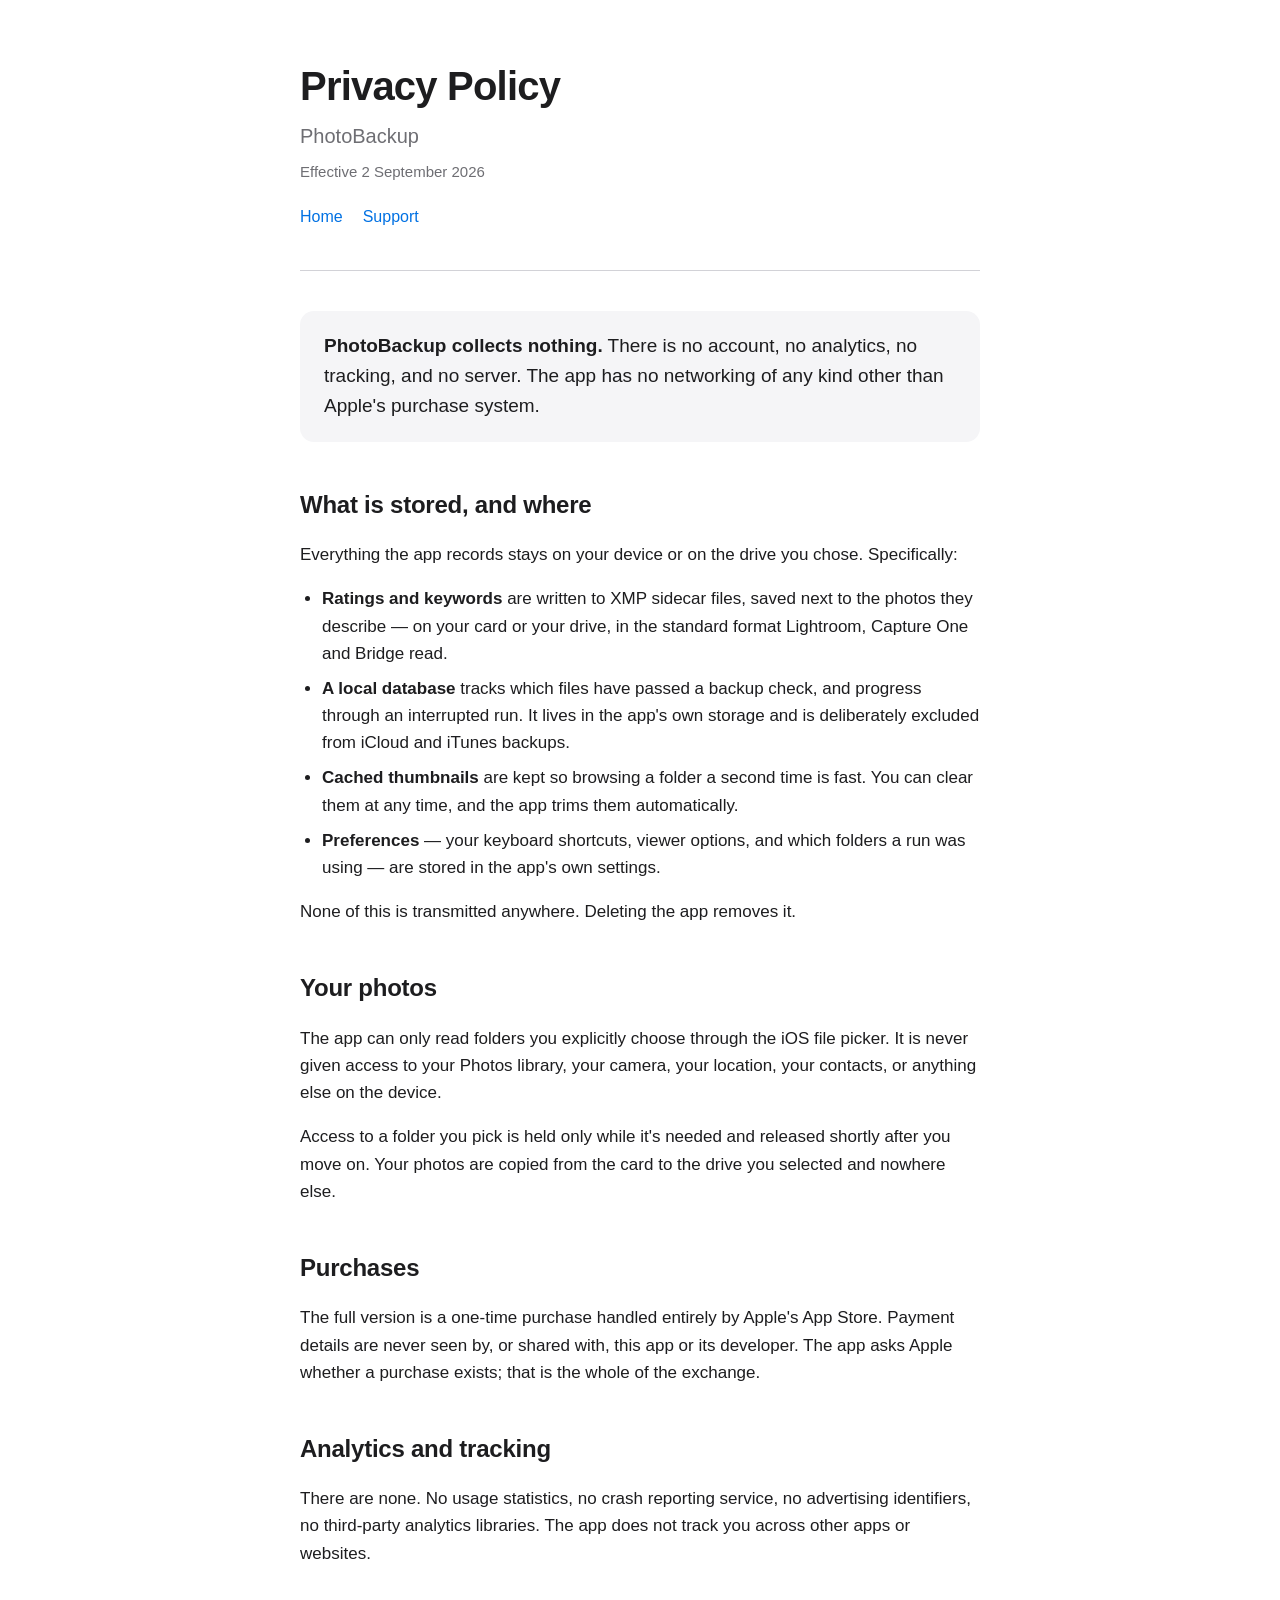
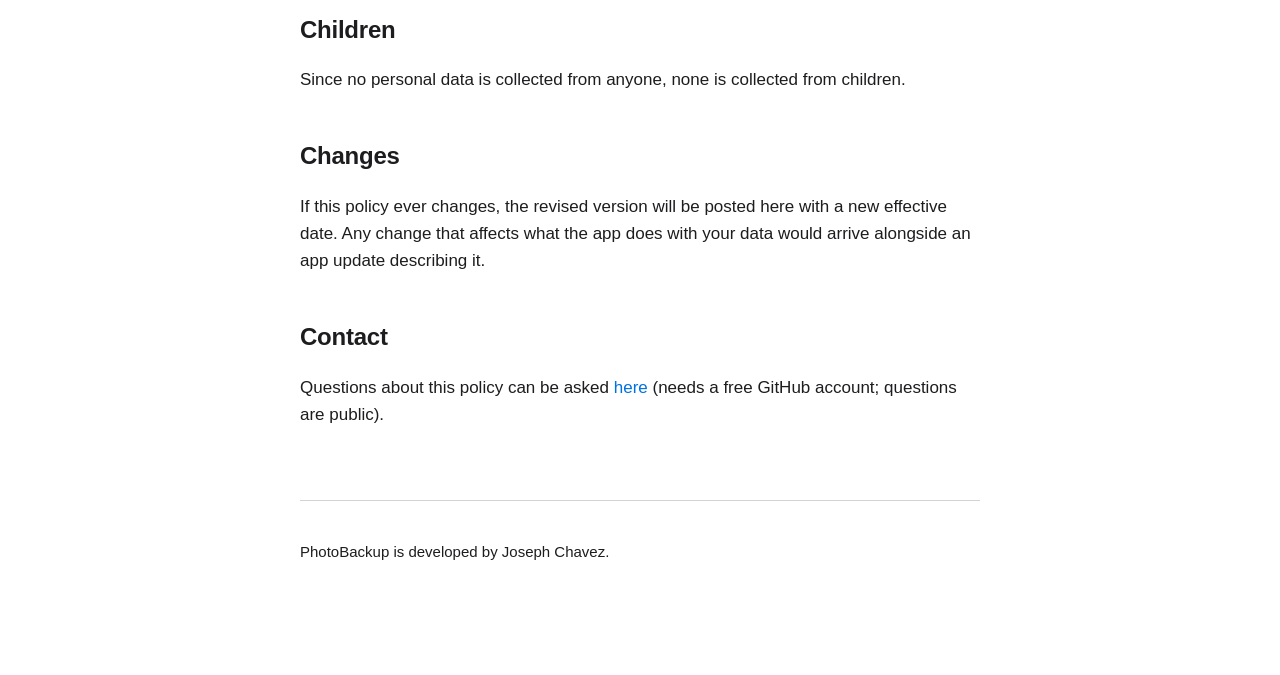
==== privacy.html @ acd2e941 "Privacy policy and support pages Co-Authored-By: Claude Opus 5 (1M context) <noreply@anthropic.com>" ====
<!doctype html>
<html lang="en">
<head>
<meta charset="utf-8">
<meta name="viewport" content="width=device-width, initial-scale=1">
<title>Privacy Policy — PhotoBackup</title>
<meta name="description" content="PhotoBackup collects no data. Nothing leaves your device.">
<link rel="stylesheet" href="style.css">
</head>
<body>
<div class="wrap">

<header>
    <h1>Privacy Policy</h1>
    <p class="tagline">PhotoBackup</p>
    <p class="meta">Effective 2 September 2026</p>
    <nav>
        <a href="index.html">Home</a>
        <a href="support.html">Support</a>
    </nav>
</header>

<div class="card">
    <p class="lead"><strong>PhotoBackup collects nothing.</strong> There is no account, no analytics, no tracking, and no server. The app has no networking of any kind other than Apple's purchase system.</p>
</div>

<h2>What is stored, and where</h2>
<p>Everything the app records stays on your device or on the drive you chose. Specifically:</p>
<ul>
    <li><strong>Ratings and keywords</strong> are written to XMP sidecar files, saved next to the photos they describe — on your card or your drive, in the standard format Lightroom, Capture One and Bridge read.</li>
    <li><strong>A local database</strong> tracks which files have passed a backup check, and progress through an interrupted run. It lives in the app's own storage and is deliberately excluded from iCloud and iTunes backups.</li>
    <li><strong>Cached thumbnails</strong> are kept so browsing a folder a second time is fast. You can clear them at any time, and the app trims them automatically.</li>
    <li><strong>Preferences</strong> — your keyboard shortcuts, viewer options, and which folders a run was using — are stored in the app's own settings.</li>
</ul>
<p>None of this is transmitted anywhere. Deleting the app removes it.</p>

<h2>Your photos</h2>
<p>The app can only read folders you explicitly choose through the iOS file picker. It is never given access to your Photos library, your camera, your location, your contacts, or anything else on the device.</p>
<p>Access to a folder you pick is held only while it's needed and released shortly after you move on. Your photos are copied from the card to the drive you selected and nowhere else.</p>

<h2>Purchases</h2>
<p>The full version is a one-time purchase handled entirely by Apple's App Store. Payment details are never seen by, or shared with, this app or its developer. The app asks Apple whether a purchase exists; that is the whole of the exchange.</p>

<h2>Analytics and tracking</h2>
<p>There are none. No usage statistics, no crash reporting service, no advertising identifiers, no third-party analytics libraries. The app does not track you across other apps or websites.</p>

<h2>Children</h2>
<p>Since no personal data is collected from anyone, none is collected from children.</p>

<h2>Changes</h2>
<p>If this policy ever changes, the revised version will be posted here with a new effective date. Any change that affects what the app does with your data would arrive alongside an app update describing it.</p>

<h2>Contact</h2>
<p>Questions about this policy can be asked <a href="https://github.com/JChaCreates/iosphotobackup/issues/new">here</a> (needs a free GitHub account; questions are public).</p>

<footer>
    <p>PhotoBackup is developed by Joseph Chavez.</p>
</footer>

</div>
</body>
</html>
---- style.css ----
:root {
    --bg: #ffffff;
    --surface: #f5f5f7;
    --text: #1d1d1f;
    --muted: #6e6e73;
    --accent: #0071e3;
    --line: #d2d2d7;
}

@media (prefers-color-scheme: dark) {
    :root {
        --bg: #000000;
        --surface: #1c1c1e;
        --text: #f5f5f7;
        --muted: #98989d;
        --accent: #2997ff;
        --line: #38383a;
    }
}

* { box-sizing: border-box; }

body {
    margin: 0;
    padding: 0 24px 96px;
    background: var(--bg);
    color: var(--text);
    font: 17px/1.6 -apple-system, BlinkMacSystemFont, "Segoe UI", Roboto,
          Helvetica, Arial, sans-serif;
    -webkit-font-smoothing: antialiased;
}

.wrap { max-width: 680px; margin: 0 auto; }

header {
    padding: 64px 0 40px;
    border-bottom: 1px solid var(--line);
    margin-bottom: 40px;
}

h1 { font-size: 40px; line-height: 1.1; letter-spacing: -0.02em; margin: 0 0 12px; }
h2 { font-size: 24px; letter-spacing: -0.01em; margin: 44px 0 12px; }
h3 { font-size: 19px; margin: 32px 0 8px; }

.tagline { color: var(--muted); font-size: 20px; margin: 0; }
.meta { color: var(--muted); font-size: 15px; margin: 8px 0 0; }

p, li { color: var(--text); }
ul { padding-left: 22px; }
li { margin-bottom: 8px; }

a { color: var(--accent); text-decoration: none; }
a:hover { text-decoration: underline; }

nav { margin-top: 20px; display: flex; gap: 20px; flex-wrap: wrap; }
nav a { font-size: 16px; }

.card {
    background: var(--surface);
    border-radius: 14px;
    padding: 20px 24px;
    margin: 24px 0;
}

.card p:first-child { margin-top: 0; }
.card p:last-child { margin-bottom: 0; }

.lead { font-size: 19px; }

footer {
    margin-top: 72px;
    padding-top: 24px;
    border-top: 1px solid var(--line);
    color: var(--muted);
    font-size: 15px;
}

code {
    background: var(--surface);
    padding: 2px 6px;
    border-radius: 5px;
    font-size: 15px;
}
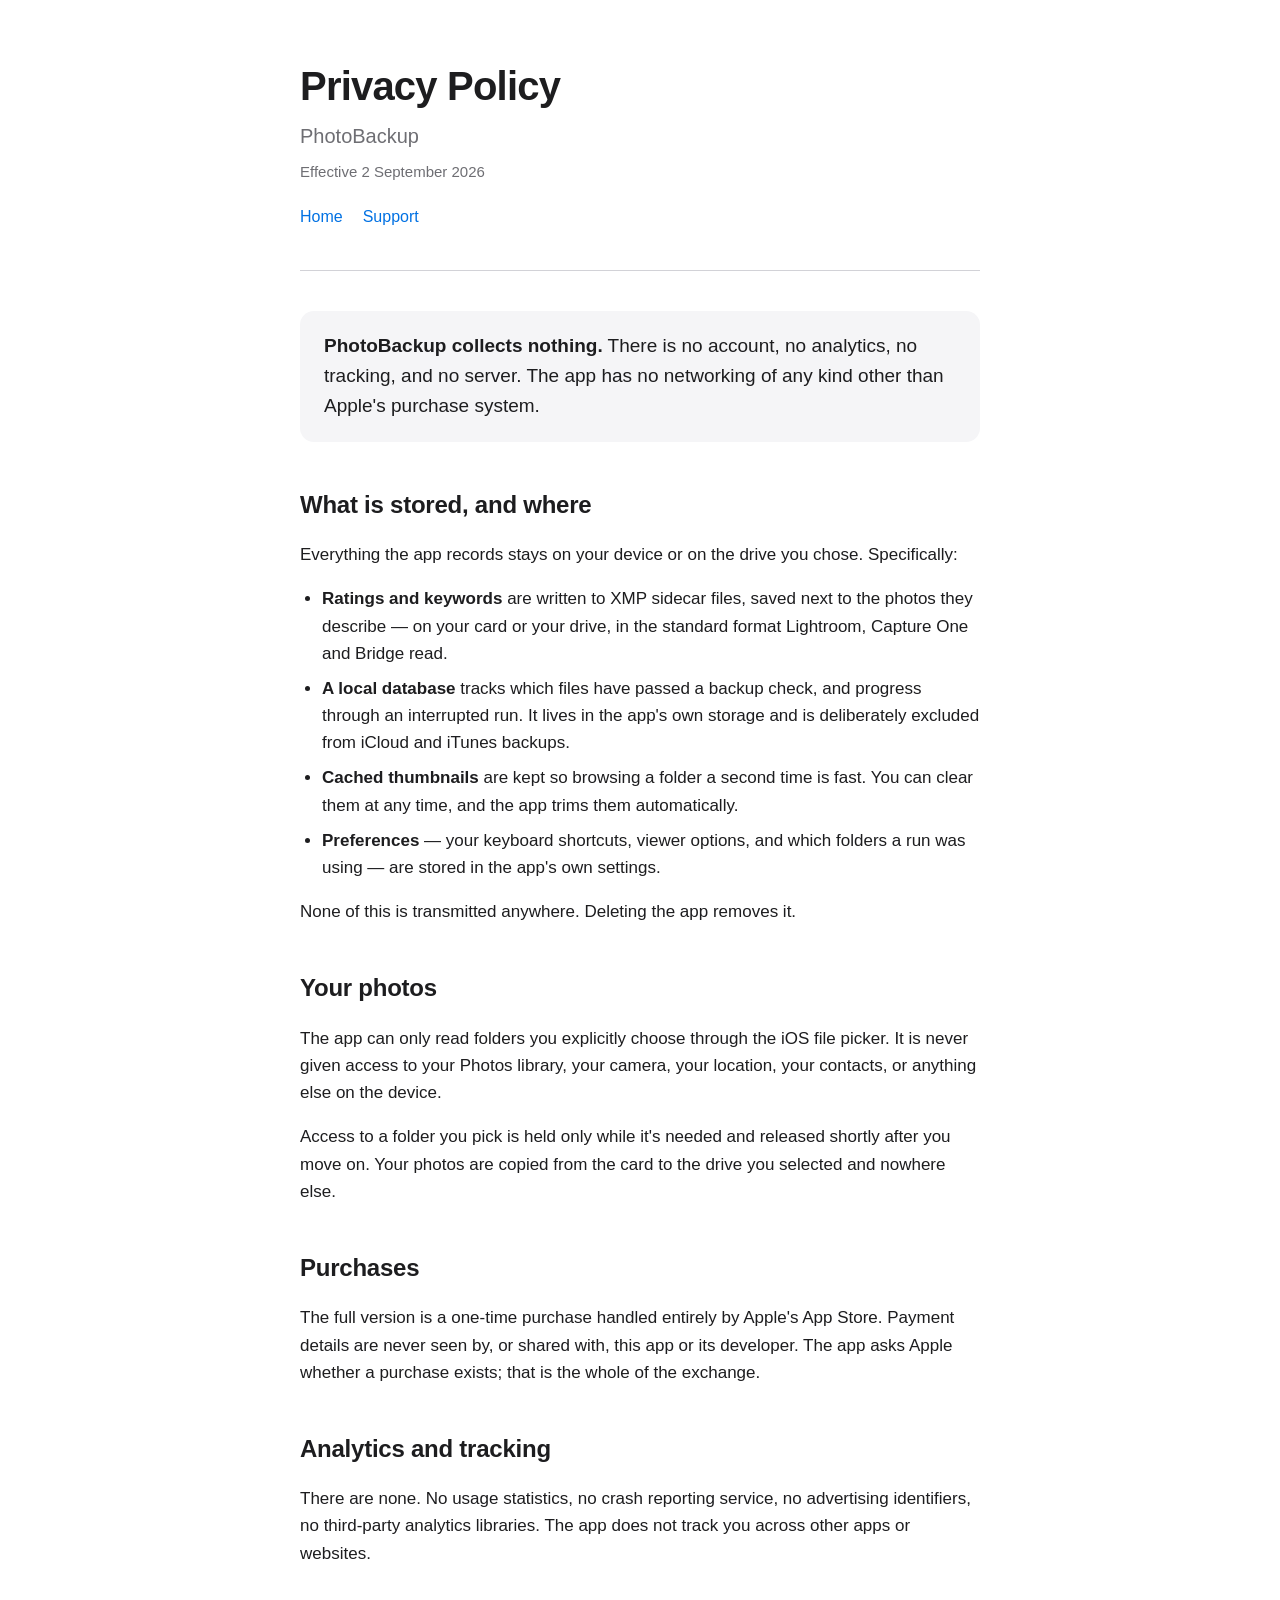
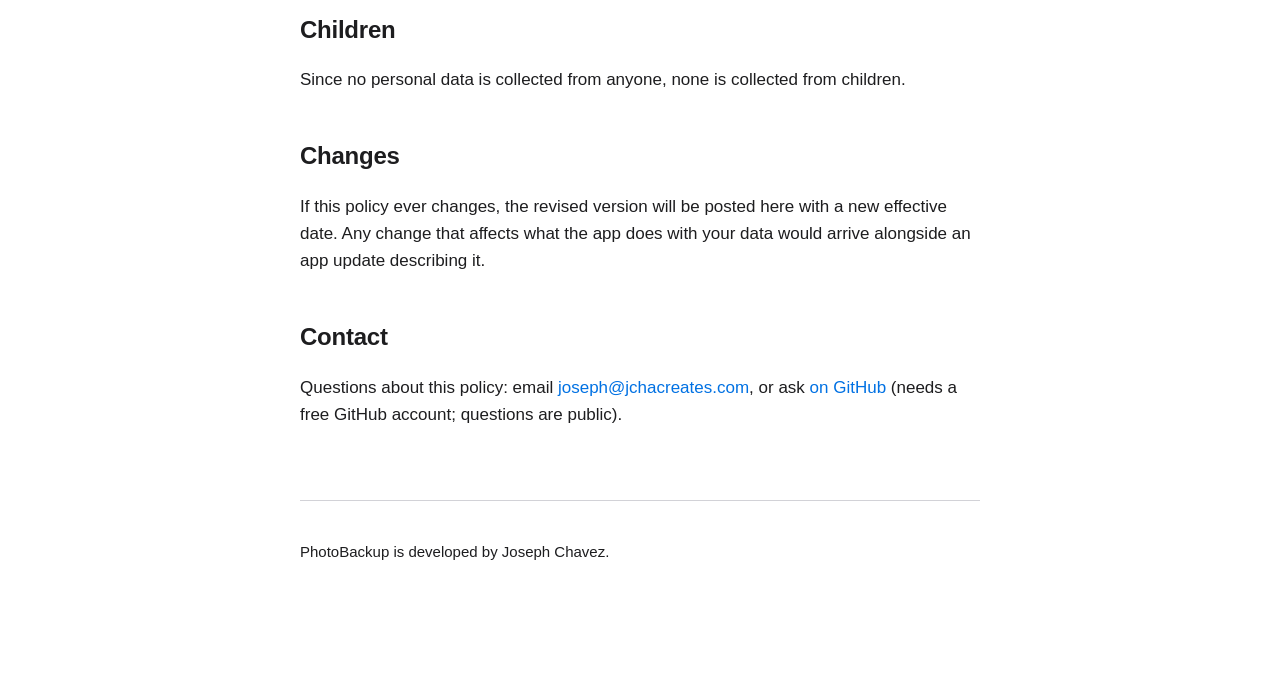
==== commit 46b2e961: "Add support email to the support and privacy pages" ====
--- a/privacy.html
+++ b/privacy.html
@@ -51,7 +51,7 @@
 <p>If this policy ever changes, the revised version will be posted here with a new effective date. Any change that affects what the app does with your data would arrive alongside an app update describing it.</p>
 
 <h2>Contact</h2>
-<p>Questions about this policy can be asked <a href="https://github.com/JChaCreates/iosphotobackup/issues/new">here</a> (needs a free GitHub account; questions are public).</p>
+<p>Questions about this policy: email <a href="mailto:joseph@jchacreates.com">joseph@jchacreates.com</a>, or ask <a href="https://github.com/JChaCreates/iosphotobackup/issues/new">on GitHub</a> (needs a free GitHub account; questions are public).</p>
 
 <footer>
     <p>PhotoBackup is developed by Joseph Chavez.</p>
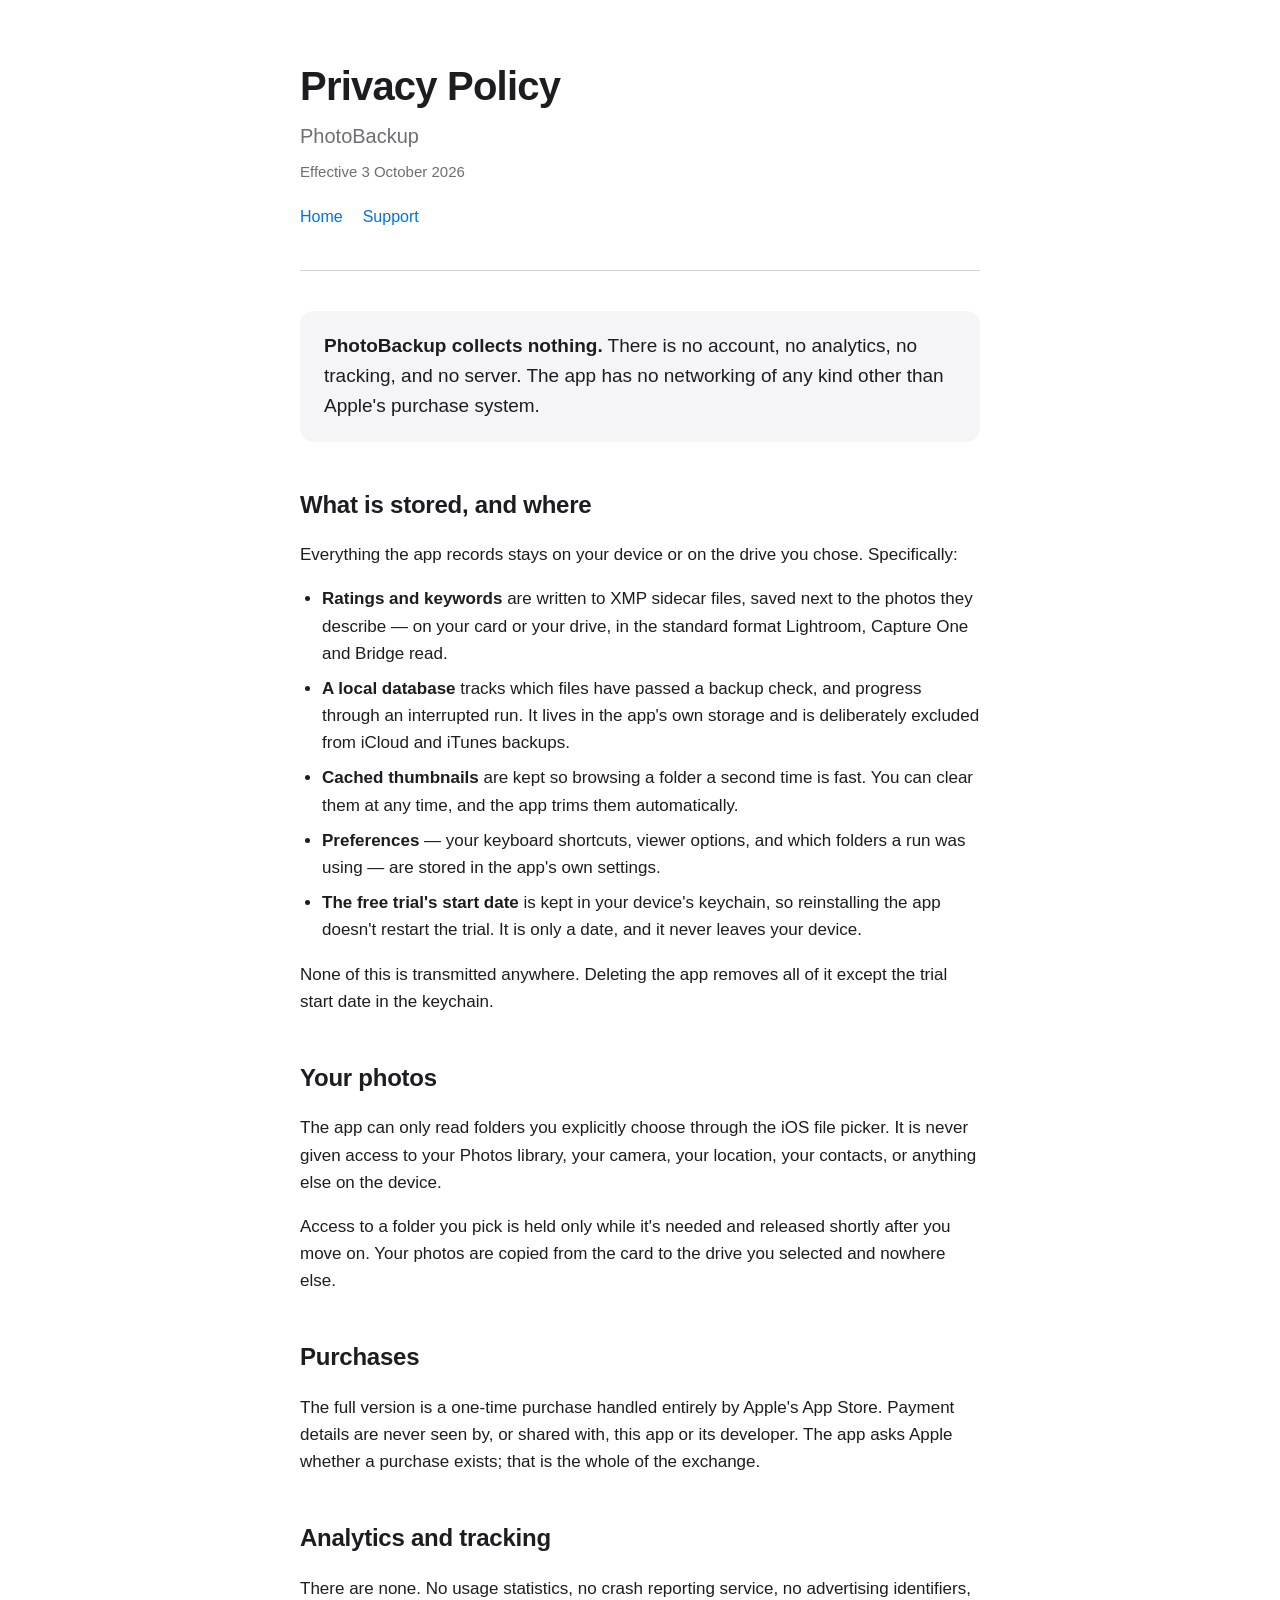
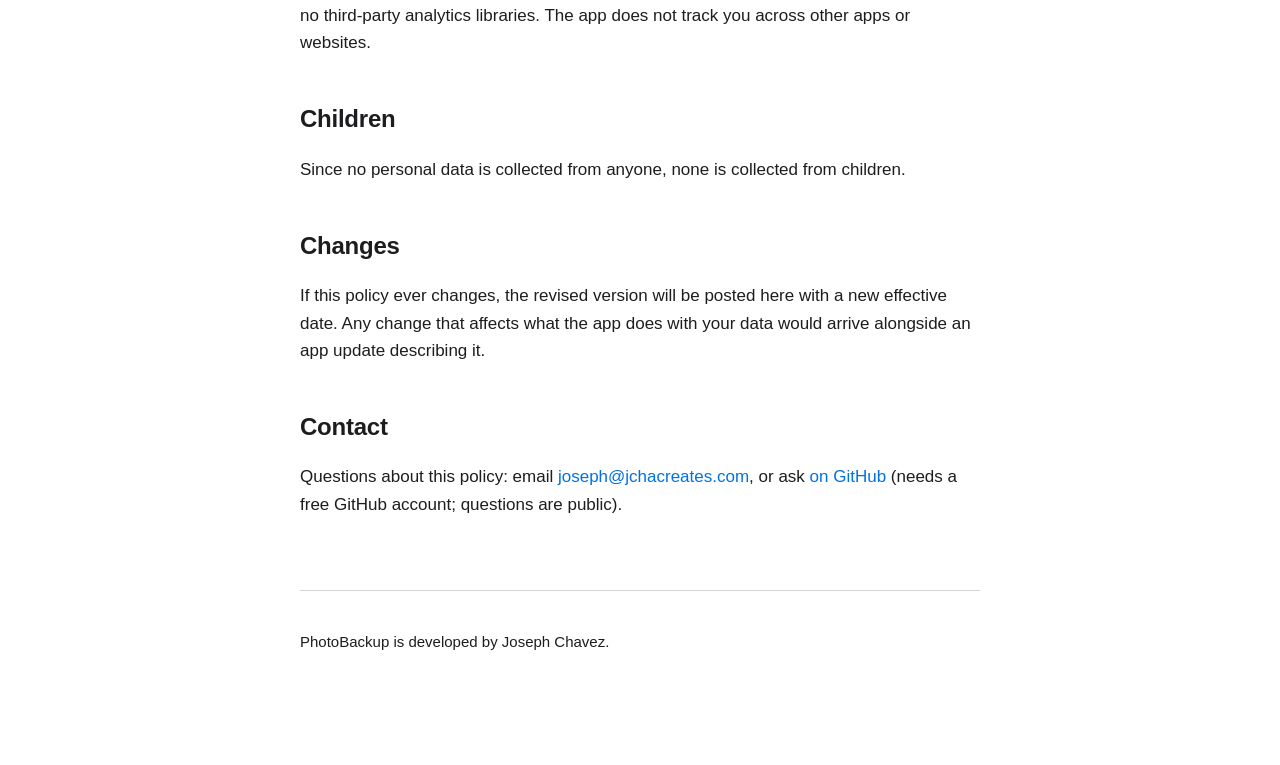
==== commit 898fb3ee: "Disclose the keychain trial date in the privacy policy" ====
--- a/privacy.html
+++ b/privacy.html
@@ -13,7 +13,7 @@
 <header>
     <h1>Privacy Policy</h1>
     <p class="tagline">PhotoBackup</p>
-    <p class="meta">Effective 2 September 2026</p>
+    <p class="meta">Effective 3 October 2026</p>
     <nav>
         <a href="index.html">Home</a>
         <a href="support.html">Support</a>
@@ -31,8 +31,9 @@
     <li><strong>A local database</strong> tracks which files have passed a backup check, and progress through an interrupted run. It lives in the app's own storage and is deliberately excluded from iCloud and iTunes backups.</li>
     <li><strong>Cached thumbnails</strong> are kept so browsing a folder a second time is fast. You can clear them at any time, and the app trims them automatically.</li>
     <li><strong>Preferences</strong> — your keyboard shortcuts, viewer options, and which folders a run was using — are stored in the app's own settings.</li>
+    <li><strong>The free trial's start date</strong> is kept in your device's keychain, so reinstalling the app doesn't restart the trial. It is only a date, and it never leaves your device.</li>
 </ul>
-<p>None of this is transmitted anywhere. Deleting the app removes it.</p>
+<p>None of this is transmitted anywhere. Deleting the app removes all of it except the trial start date in the keychain.</p>
 
 <h2>Your photos</h2>
 <p>The app can only read folders you explicitly choose through the iOS file picker. It is never given access to your Photos library, your camera, your location, your contacts, or anything else on the device.</p>
